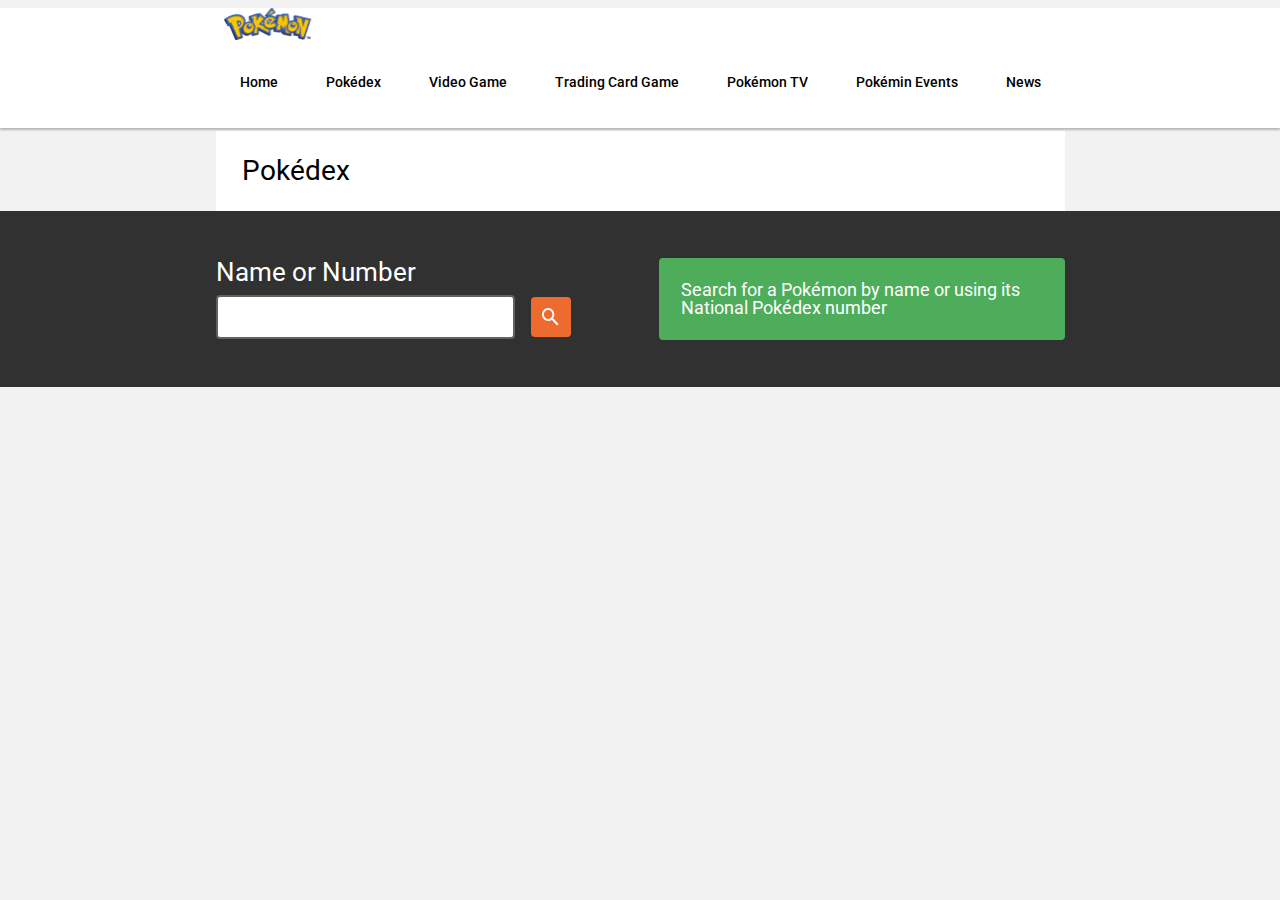
==== pages/home/index.html @ fe9f7ae9 "primeiro commit" ====
<!DOCTYPE html>
<html lang="pt-br">

<head>
    <link rel="stylesheet" href="../../styles/reset.css">
    <link rel="stylesheet" href="../../styles/theme.css">
    <link rel="stylesheet" href="../home/styles.css">
    <link rel="preconnect" href="https://fonts.googleapis.com">
    <link rel="preconnect" href="https://fonts.gstatic.com" crossorigin>
    <link
        href="https://fonts.googleapis.com/css2?family=Roboto:ital,wght@0,100;0,300;0,400;0,500;0,700;0,900;1,100;1,300;1,400;1,500;1,700;1,900&display=swap"
        rel="stylesheet">
    <meta charset="UTF-8">
    <meta http-equiv="X-UA-Compatible" content="IE=edge">
    <meta name="viewport" content="width=device-width, initial-scale=1.0">
    <title>POKEDEX</title>
</head>

<body>
    <header class="bg-white">
        <div id="inside_header" class="max-width-content">
            <div id="image_top"><img src="../../assets/poke.svg"></div>
            <nav>
                <ul id="navegacao">
                    <li>Home</li>
                    <li>Pokédex</li>
                    <li>Video Game</li>
                    <li>Trading Card Game</li>
                    <li>Pokémon TV</li>
                    <li>Pokémin Events</li>
                    <li>News</li>
                </ul>
            </nav>
        </div>
    </header>


    <main>
        <section id="title" class="max-width-content bg-white">Pokédex</section>
        <section id="inside_main_top">
            <div id="black_margin">
                <div id="inside_black" class="max-width-content">
                    <div id="left_black" class="color-white">
                        <h2>Name or Number</h2>
                        <div id="source">
                            <div id="source_zone"></div>
                            <div id="source_button"><img id="img_button" src="../../assets/source_button.svg"></div>
                        </div>
                    </div>
                    <div id="rigth_black" class="color-white">Search for a Pokémon by name or using its National Pokédex
                        number</div>
                </div>
            </div>
            <section id="pokemons" class="max-width-content">
                <div id="pokemon1" class="cards">
                    
                </div>

            </section>
        </section>
    </main>

</body>

</html>
---- styles/theme.css ----
@import url('https://fonts.googleapis.com/css2?family=Roboto:ital,wght@0,100;0,300;0,400;0,500;0,700;0,900;1,100;1,300;1,400;1,500;1,700;1,900&display=swap');

body{
    font-family: 'Roboto', sans-serif;
    background-color: #F2F2F2;

}

.max-width-content{
    max-width: 849px;
    margin: 0 auto;
}

.color-white{
    color: #fff;
}

.color-gray{
    color: #919191;
}

.bg-white{
    background-color: #fff;
}
---- pages/home/styles.css ----
header {
    height: 120px;
    box-shadow: 0px 2px 2px rgba(0, 0, 0, 0.25);
    margin-bottom: 3px;
}

header img {
    display: flex;
    position: left;
    margin: 8px;
}

#navegacao {
    margin-top: 35px;
    margin-bottom: 35px;
    font-weight: 500;
    font-size: 14px;
    display: flex;
    flex-direction: row;
    list-style: none;
    justify-content: space-around;
}


#title {
    box-sizing: border-box;
    font-size: 28px;
    font-weight: 400;
    padding-top: 26px;
    padding-bottom: 26px;
    padding-left: 26px;
}

#black_margin{
    height: 176px;
    background-color: #313131;
}

#inside_black {
    height: 100%;
    display: flex;
    align-items: center;
    justify-content: space-between;
}


#left_black h2 {
    font-size: 26px;
    margin-bottom: 10px;
}

#source {
    display: flex;
    align-items: center;
    gap: 16px;
}

#source_zone {
    background-color: #ffff;
    height: 40px;
    width: 295px;
    border: solid 2px #616161;
    border-radius: 4px;
}

#source_button {
    box-sizing: border-box;
    background-color: #EE6B2F;
    width: 40px;
    height: 40px;
    border-radius: 4px;
    padding: 11px
}

#img_button {
    height: 17.5px;
}

#rigth_black {
    box-sizing: border-box;
    font-size: 18px;
    font-weight: 400;
    height: 82px;
    max-width: 406px;
    background-color: #4DAD5B;
    padding: 20px 22px 20px 22px;
    border-radius: 4px;
    display: flex;
    align-items: center;
}
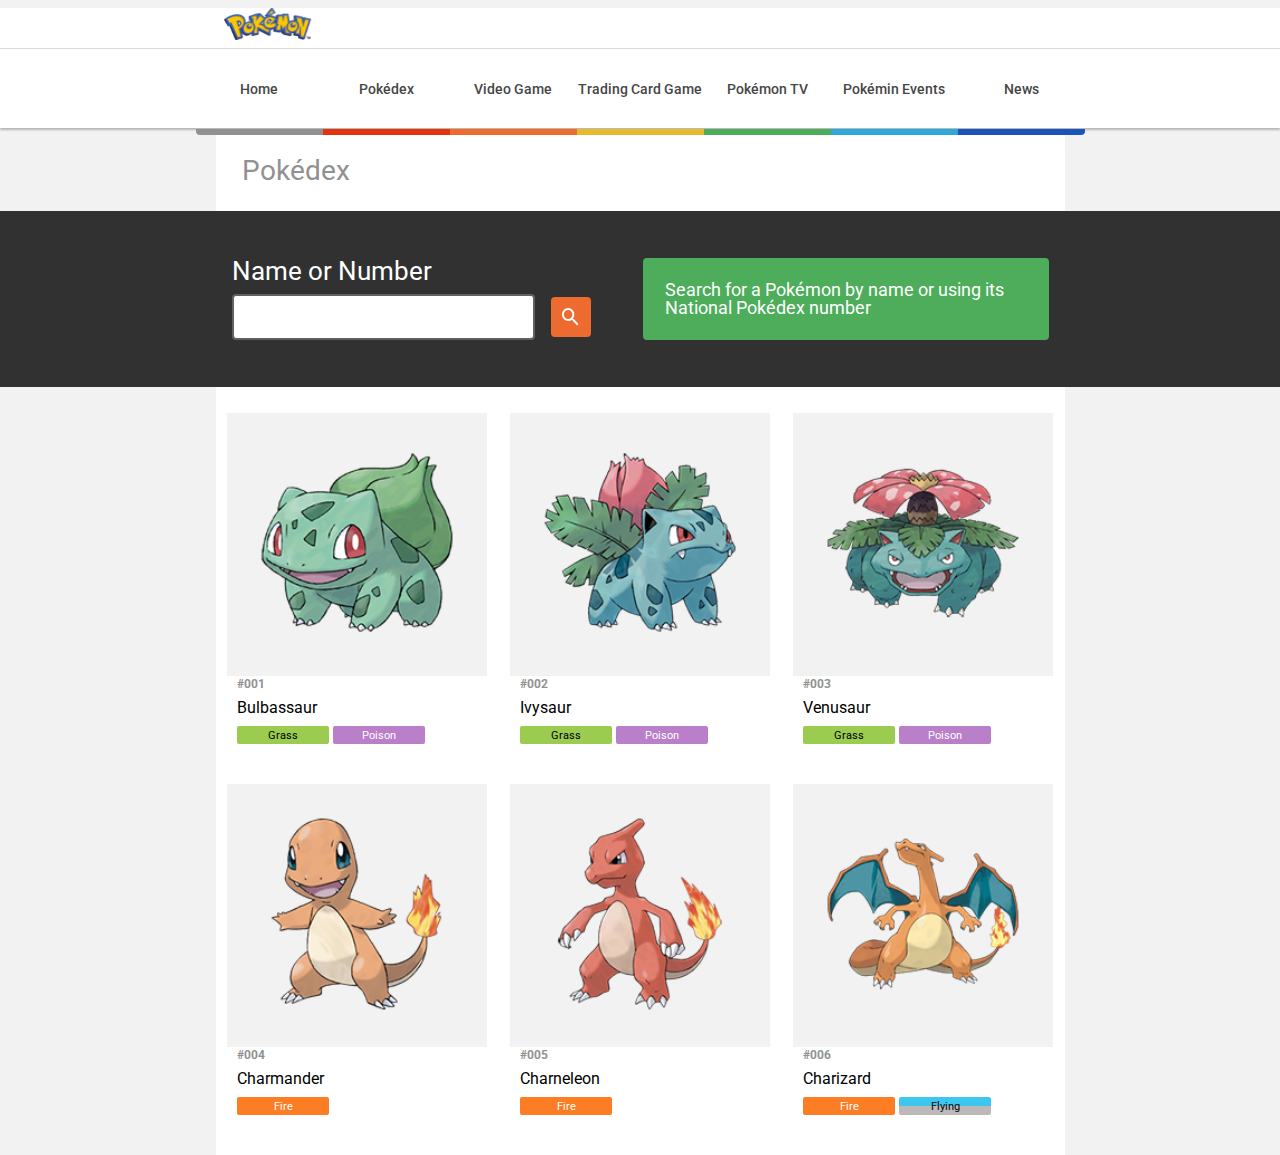
==== commit 975c0b58: "Ajustes de estilo" ====
--- a/pages/home/index.html
+++ b/pages/home/index.html
@@ -2,6 +2,7 @@
 <html lang="pt-br">
 
 <head>
+    <link rel="icon" type="imagem/jpg" href="../../assets/pokedex-icon-21.jpg" />
     <link rel="stylesheet" href="../../styles/reset.css">
     <link rel="stylesheet" href="../../styles/theme.css">
     <link rel="stylesheet" href="../home/styles.css">
@@ -18,24 +19,26 @@
 
 <body>
     <header class="bg-white">
-        <div id="inside_header" class="max-width-content">
-            <div id="image_top"><img src="../../assets/poke.svg"></div>
+        <div class="top_header">
+            <div id="image_top" class="max-width-content"><img src="../../assets/poke.svg"></div>
+        </div>
+        <div class="botton_header">
             <nav>
-                <ul id="navegacao">
-                    <li>Home</li>
-                    <li>Pokédex</li>
-                    <li>Video Game</li>
-                    <li>Trading Card Game</li>
-                    <li>Pokémon TV</li>
-                    <li>Pokémin Events</li>
-                    <li>News</li>
-                </ul>
+                <div class="bar_nav">
+                    <div class="bar_nav_iten bar_nav_iten_1"><a href="#">Home</a></div>
+                    <div class="bar_nav_iten bar_nav_iten_2"><a href="#">Pokédex</a></div>
+                    <div class="bar_nav_iten bar_nav_iten_3"><a href="#">Video Game</a></div>
+                    <div class="bar_nav_iten bar_nav_iten_4"><a href="#">Trading Card Game</a></div>
+                    <div class="bar_nav_iten bar_nav_iten_5"><a href="#">Pokémon TV</a></div>
+                    <div class="bar_nav_iten bar_nav_iten_6"><a href="#">Pokémin Events</a></div>
+                    <div class="bar_nav_iten bar_nav_iten_7"><a href="#">News</a></div>
+                </div>
             </nav>
         </div>
     </header>
 
 
-    <main>
+    <main class=>
         <section id="title" class="max-width-content bg-white">Pokédex</section>
         <section id="inside_main_top">
             <div id="black_margin">
@@ -43,19 +46,94 @@
                     <div id="left_black" class="color-white">
                         <h2>Name or Number</h2>
                         <div id="source">
-                            <div id="source_zone"></div>
-                            <div id="source_button"><img id="img_button" src="../../assets/source_button.svg"></div>
+                            <input id="source_zone"></input>
+                            <a href="#"><div id="source_button"><img id="img_button" src="../../assets/source_button.svg"></div></a>
+
                         </div>
                     </div>
                     <div id="rigth_black" class="color-white">Search for a Pokémon by name or using its National Pokédex
                         number</div>
                 </div>
             </div>
-            <section id="pokemons" class="max-width-content">
+            <section id="pokemons_line_1" class="max-width-content bg-white pokemons_line">
                 <div id="pokemon1" class="cards">
-                    
+                    <div class="img_card">
+                        <img src="../../assets/bulbasaur.svg">
+                    </div>
+                    <div class="botton_card">
+                        <span class="number_card">#001</span>
+                        <div class="nome_card">Bulbassaur</div>
+                        <div class="power_card">
+                            <span class="power_grass">Grass</span>
+                            <span class="power_poison">Poison</span>
+                        </div>
+                    </div>
                 </div>
-
+                <div id="pokemon2" class="cards">
+                    <div class="img_card">
+                        <img src="../../assets/ivysaurt.svg">
+                    </div>
+                    <div class="botton_card">
+                        <span class="number_card">#002</span>
+                        <div class="nome_card">Ivysaur</div>
+                        <div class="power_card">
+                            <span class="power_grass">Grass</span>
+                            <span class="power_poison">Poison</span>
+                        </div>
+                    </div>
+                </div>
+                <div id="pokemon3" class="cards">
+                    <div class="img_card">
+                        <img src="../../assets/venusaur.svg">
+                    </div>
+                    <div class="botton_card">
+                        <span class="number_card">#003</span>
+                        <div class="nome_card">Venusaur</div>
+                        <div class="power_card">
+                            <span class="power_grass">Grass</span>
+                            <span class="power_poison">Poison</span>
+                        </div>
+                    </div>
+                </div>
+            </section>
+            <section id="pokemon_line_2" class="max-width-content bg-white pokemons_line">
+                <div id="pokemon4" class="cards">
+                    <div class="img_card">
+                        <img src="../../assets/charmander.svg">
+                    </div>
+                    <div class="botton_card">
+                        <span class="number_card">#004</span>
+                        <div class="nome_card">Charmander</div>
+                        <div class="power_card">
+                            <span class="power_fire">Fire</span>
+                        </div>
+                    </div>
+                </div>
+                <div id="pokemon2" class="cards">
+                    <div class="img_card">
+                        <img src="../../assets/chermeleon.svg">
+                    </div>
+                    <div class="botton_card">
+                        <span class="number_card">#005</span>
+                        <div class="nome_card">Charneleon</div>
+                        <div class="power_card">
+                            <span class="power_fire">Fire</span>
+                        </div>
+                    </div>
+                </div>
+                <div id="pokemon3" class="cards">
+                    <div class="img_card">
+                        <img src="../../assets/charizard.svg">
+                    </div>
+                    <div class="botton_card">
+                        <span class="number_card">#006</span>
+                        <div class="nome_card">Charizard</div>
+                        <div class="power_card">
+                            <span class="power_fire">Fire</span>
+                            <span class="power_flying">Flying</span>
+                        </div>
+                    </div>
+                </div>
             </section>
         </section>
     </main>
--- a/styles/theme.css
+++ b/styles/theme.css
@@ -1,8 +1,14 @@
 @import url('https://fonts.googleapis.com/css2?family=Roboto:ital,wght@0,100;0,300;0,400;0,500;0,700;0,900;1,100;1,300;1,400;1,500;1,700;1,900&display=swap');
+
+a{
+   text-decoration: none;
+   color: #464646
+} 
 
 body{
     font-family: 'Roboto', sans-serif;
     background-color: #F2F2F2;
+    
 
 }
 
@@ -22,3 +28,152 @@
 .bg-white{
     background-color: #fff;
 }
+
+.top_header{
+    border-bottom: 0.5px solid rgba(66, 66, 66, 0.2);
+}
+
+.botton_header{
+    height: 84px;
+}
+.bar_nav{
+    display: flex;
+    align-items: center;
+    justify-content: center;
+}
+
+.bar_nav_iten{
+    width: 127px;
+    height: 80px;
+    font-size: 14px;
+    font-weight: 500;
+    display: flex;
+    justify-content: center;
+    align-items: center;
+}
+
+.bar_nav_iten_1{
+    border-bottom-left-radius: 4px;
+    border-bottom: solid 6px #919191;
+}
+
+.bar_nav_iten_2{
+    border-bottom: solid 6px #E3350D;
+}
+
+.bar_nav_iten_3{
+    border-bottom: solid 6px #EE6B2F;
+}
+
+.bar_nav_iten_4{
+    border-bottom: solid 6px #E6BC2F;
+}
+
+.bar_nav_iten_5{
+    border-bottom: solid 6px #4DAD5B;
+}
+
+.bar_nav_iten_6{
+    border-bottom: solid 6px #30A7D7;
+}
+
+.bar_nav_iten_7{
+    border-bottom-right-radius: 4px;
+    border-bottom: solid 6px #1B53BA;
+}
+
+.botton_card{
+    padding-left: 10px;
+    padding-top: 2px;
+    display: flex;
+    flex-direction: column;
+    justify-content: flex-start;
+    gap: 10px;
+}
+
+.img_card{
+    background-color: #F2F2F2;
+    padding: 10px;
+}
+
+.number_card{
+    font-size: 12px;
+    font-weight: 700;
+    color: #919191;
+}
+
+.name_card{
+    font-size: 18px;
+    font-weight: 500;
+    color: #313131;
+}
+
+.power_card{
+    display: flex;
+    align-items: center;
+    justify-content: flex-start;
+    gap: 4px;
+}
+
+.power_grass{
+    justify-content: center;
+    display: flex;
+    align-items: center;
+    border-radius: 2px;
+    font-size: 11px;
+    font-weight: 400;
+    color: #000;
+    background-color: #9BCC50;
+    height: 18px;
+    width: 92px;
+    text-align: center;
+}
+
+.power_poison{
+    justify-content: center;
+    display: flex;
+    align-items: center;
+    border-radius: 2px;
+    font-size: 11px;
+    font-weight: 400;
+    color: #FFFFFF;
+    background-color: #B97FC9;
+    height: 18px;
+    width: 92px;
+    text-align: center;
+}
+
+.pokemons_line{
+    padding-bottom: 14px;
+    padding-top: 26px;
+    display: flex;
+    justify-content: space-around;
+}
+
+.power_fire{
+    justify-content: center;
+    display: flex;
+    align-items: center;
+    border-radius: 2px;
+    font-size: 11px;
+    font-weight: 400;
+    color: #FFFFFF;
+    background-color: #FD7D24;
+    height: 18px;
+    width: 92px;
+    text-align: center;
+}
+
+.power_flying{
+    justify-content: center;
+    display: flex;
+    align-items: center;
+    border-radius: 2px;
+    font-size: 11px;
+    font-weight: 400;
+    color: #000;
+    background: linear-gradient(180deg, #3DC7EF 51.55%, #BDB9B8 51.56%);
+    height: 18px;
+    width: 92px;
+    text-align: center;
+}--- a/pages/home/styles.css
+++ b/pages/home/styles.css
@@ -10,18 +10,6 @@
     margin: 8px;
 }
 
-#navegacao {
-    margin-top: 35px;
-    margin-bottom: 35px;
-    font-weight: 500;
-    font-size: 14px;
-    display: flex;
-    flex-direction: row;
-    list-style: none;
-    justify-content: space-around;
-}
-
-
 #title {
     box-sizing: border-box;
     font-size: 28px;
@@ -29,6 +17,7 @@
     padding-top: 26px;
     padding-bottom: 26px;
     padding-left: 26px;
+    color: #919191;
 }
 
 #black_margin{
@@ -37,6 +26,9 @@
 }
 
 #inside_black {
+    box-sizing: border-box;
+    padding-right: 16px;
+    padding-left: 16px;
     height: 100%;
     display: flex;
     align-items: center;
@@ -87,4 +79,8 @@
     border-radius: 4px;
     display: flex;
     align-items: center;
+}
+
+#pokemon_line_2{
+    padding-bottom: 40px;
 }